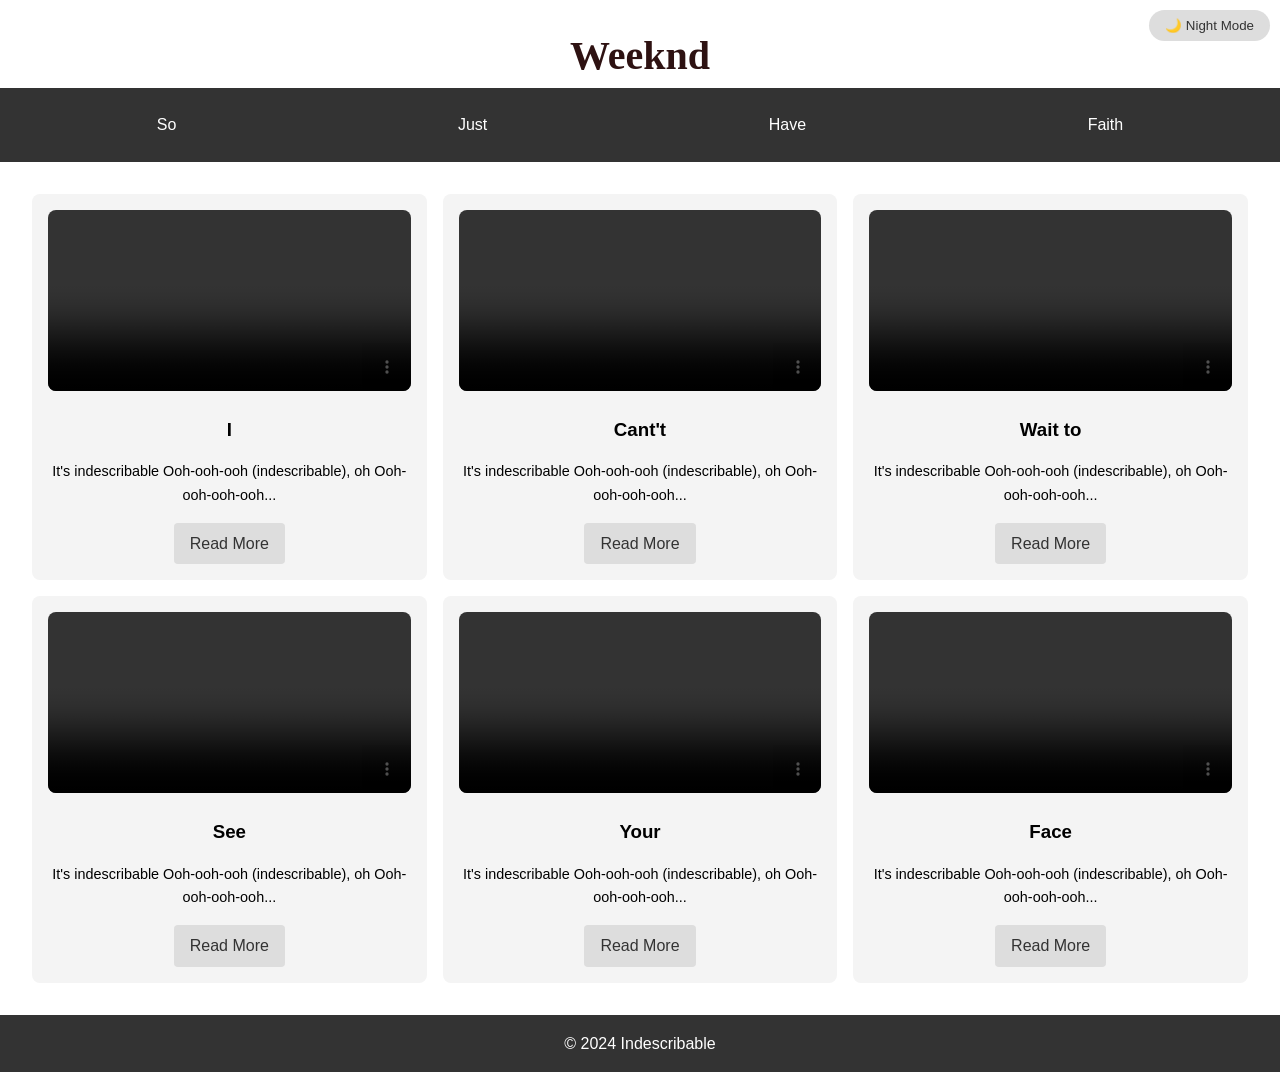
==== index.html @ f90fe0ce "Done" ====
<!DOCTYPE html>
<html lang="en">
<head>
    <meta charset="UTF-8">
    <meta name="viewport" content="width=device-width, initial-scale=1.0">

    <title>Weeknd</title>
    
    <link rel="icon" type="image/jpg" href="Flames.jpg">

    <link rel="stylesheet" href="style.css">
</head>
<body>

    <h1 class="page-title">Weeknd</h1>

    <header>
        <nav>
            <ul>
                <li><a href="index.html">So</a></li>
                <li><a href="#">Just</a></li>
                <li><a href="#">Have</a></li>
                <li><a href="#">Faith</a></li>
            </ul>
        </nav>
         <!-- Night Mode Switch -->
    <button id="theme-toggle" class="theme-toggle">🌙 Night Mode</button>
    </header>

    <section class="news-grid">
        <article>
            <video src="Indescribable.mp4" controls autoplay muted loop></video>
            <h3>I</h3>
            <p>It's indescribable
            
                Ooh-ooh-ooh (indescribable), oh
                Ooh-ooh-ooh-ooh...
            </p>
            <a href="article1.html">Read More</a>
        </article>
        <article>
            <video src="Indescribable.mp4" controls autoplay muted loop></video>
            <h3>Cant't</h3>
            <p>It's indescribable
            
                Ooh-ooh-ooh (indescribable), oh
                Ooh-ooh-ooh-ooh...
                </p>
            <a href="article1.html">Read More</a>
        </article>
        <article>
            <video src="Indescribable.mp4" controls autoplay muted loop></video>
            <h3>Wait to</h3>
            <p>It's indescribable
            
                Ooh-ooh-ooh (indescribable), oh
                Ooh-ooh-ooh-ooh...</p>
            <a href="article1.html">Read More</a>
        </article>
        <article>
            <video src="Indescribable.mp4" controls autoplay muted loop></video>
            <h3>See</h3>
            <p>It's indescribable
            
                Ooh-ooh-ooh (indescribable), oh
                Ooh-ooh-ooh-ooh...</p>
            <a href="article1.html">Read More</a>
        </article>
        <article>
            <video src="Indescribable.mp4" controls autoplay muted loop ></video>
            <h3>Your</h3>
            <p>It's indescribable
            
                Ooh-ooh-ooh (indescribable), oh
                Ooh-ooh-ooh-ooh...</p>
            <a href="article1.html">Read More</a>
        </article>
        <article>
            <video src="Indescribable.mp4" controls autoplay muted loop></video>
            <h3>Face</h3>
            <p>It's indescribable
            
                Ooh-ooh-ooh (indescribable), oh
                Ooh-ooh-ooh-ooh...</p>
            <a href="article1.html">Read More</a>
        </article>
    </section>

    <footer>
        <p>&copy; 2024 Indescribable</p>
    </footer>
    
    <script>
        // Theme toggle logic
        const themeToggleBtn = document.getElementById('theme-toggle');
        const currentTheme = localStorage.getItem('theme');
    
        // Load the saved theme
        if (currentTheme === 'dark') {
            document.body.classList.add('dark-mode');
            themeToggleBtn.textContent = '☀️ Light Mode';
        }
    
        // Toggle theme on button click
        themeToggleBtn.addEventListener('click', () => {
            document.body.classList.toggle('dark-mode');
            
            // Update button text
            if (document.body.classList.contains('dark-mode')) {
                themeToggleBtn.textContent = '☀️ Light Mode';
                localStorage.setItem('theme', 'dark');
            } else {
                themeToggleBtn.textContent = '🌙 Night Mode';
                localStorage.setItem('theme', 'light');
            }
        });
    </script>
    
</body>
</html>
---- style.css ----
* {
    margin: 0;
    padding: 0;
    box-sizing: border-box;
}

body {
    font-family: Arial, sans-serif;
    line-height: 1.6;
    transition: background-color 0.5s ease, color 0.5s ease;
}

header {
    background-color: #333;
    color: #fff;
    padding: 1rem;
    transition: background-color 0.5s ease, color 0.5s ease;
}

nav ul {
    list-style-type: none;
    display: flex;
    justify-content: space-around;
}

nav ul li a {
    color: #fff;
    text-decoration: none;
    display: inline-block;
    padding: 0.5rem;
    border-radius: 20px;

}

nav ul li a:hover {
    background-color: rgb(142, 60, 164);
    text-decoration: none;
}

.news-grid {
    display: grid;
    grid-template-columns: repeat(3, 1fr);
    gap: 1rem;
    padding: 2rem;
}

.news-grid article {
    background-color: #f4f4f4;
    padding: 1rem;
    border-radius: 8px;
    text-align: center;
}

.news-grid video {
    width: 100%;
    height: auto;
    border-radius: 8px;
}

.news-grid h3 {
    margin: 1rem 0;
}

.news-grid p {
    font-size: 0.9rem;
}

.news-grid a {
    display: inline-block;
    margin-top: 1rem;
    color: #333;
    text-decoration: none;
    background-color: #ddd;
    padding: 0.5rem 1rem;
    border-radius: 4px;
    transition: background-color 0.3s;
}

.news-grid a:hover {
    background-color:rgb(59, 153, 165);
}

footer {
    background-color: #333;
    color: #fff;
    text-align: center;
    padding: 1rem;
    position: relative;
    bottom: 0;
    width: 100%;
    transition: background-color 0.5s ease, color 0.5s ease;
}

@media (max-width: 768px) {
    .news-grid {
        grid-template-columns: repeat(2, 1fr);
    }
}

@media (max-width: 576px) {
    .news-grid {
        grid-template-columns: 1fr;
    }
}

.news-article {
    padding: 2rem;
    max-width: 800px;
    margin: 0 auto;
    text-align: justify;
}

.news-article video {
    width: 100%;
    height: auto;
    border-radius: 8px;
    margin-bottom: 1.5rem;
}

.news-article h1 {
    margin-bottom: 1rem;
    text-align: center;
    font-size: 2rem;
}

.news-article p {
    margin-bottom: 1.5rem;
    font-size: 1rem;
    line-height: 1.7;
}

.page-title {
    font-family:Cambria, Cochin, Georgia, Times, 'Times New Roman', serif;
    text-align: center;
    font-size: 2.5rem;
    margin-top: 1.5rem;
    color: #2e1212;
}

pre{
    font-family: Arial, sans-serif;
}


/* Dark mode styles */
body.dark-mode {
    background-color: #121212;
    color: #e0e0e0;
}

header.dark-mode {
    background-color: #1e1e1e;
}

footer.dark-mode {
    background-color: #1e1e1e;
}

/* Toggle button styling */
.theme-toggle {
    background-color: #ddd;
    border: none;
    padding: 0.5rem 1rem;
    cursor: pointer;
    border-radius: 20px;
    color: #333;
    position: absolute;
    right: 10px;
    top: 10px;
    transition: background-color 0.5s ease, color 0.5s ease;
}

.theme-toggle:hover {
    background-color: #ccc;
}

body.dark-mode .theme-toggle {
    background-color: #555;
    color: #fff;
}

body.dark-mode .theme-toggle:hover {
    background-color: #444;
}

body.dark-mode .page-title {
    color: rgb(59, 153, 165);
}
body.dark-mode .news-grid article {
    background-color: #1e1e1e; /* Dark background for articles in dark mode */
    color: #e0e0e0; /* Light text color for articles */
}

body.dark-mode .news-grid a {
    background-color: #333; /* Dark background for links in dark mode */
    color: #e0e0e0; /* Light text color for links */
}

body.dark-mode .news-grid a:hover {
    background-color: rgb(59, 153, 165); /* Keep the same hover color for consistency */
}
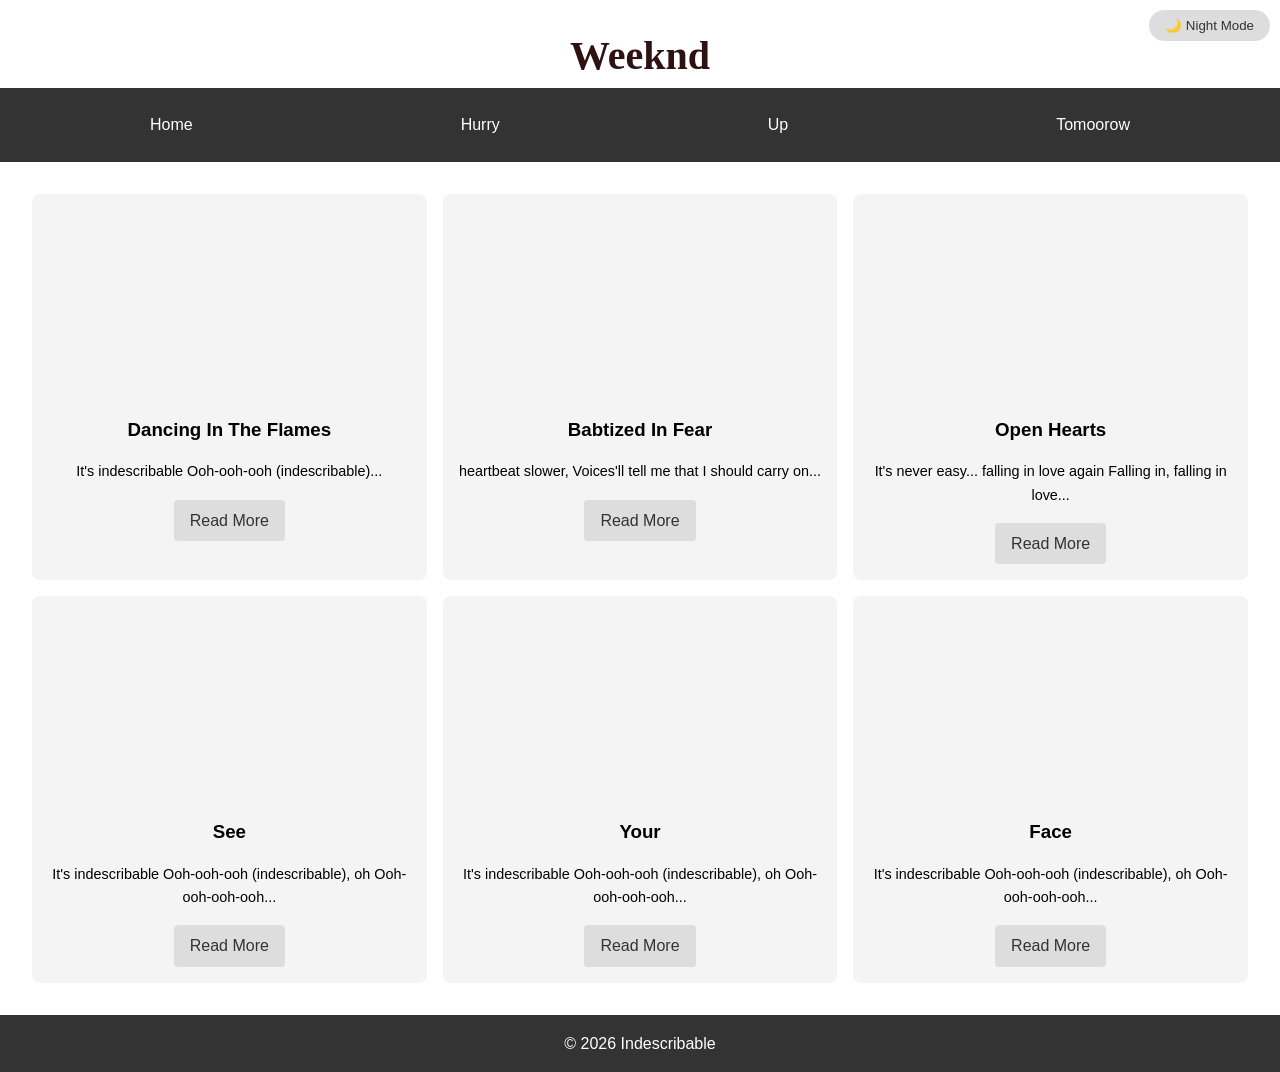
==== commit ea7a65e3: "new pages" ====
--- a/index.html
+++ b/index.html
@@ -17,10 +17,10 @@
     <header>
         <nav>
             <ul>
-                <li><a href="index.html">So</a></li>
-                <li><a href="#">Just</a></li>
-                <li><a href="#">Have</a></li>
-                <li><a href="#">Faith</a></li>
+                <li><a href="index.html">Home</a></li>
+                <li><a href="#">Hurry</a></li>
+                <li><a href="#">Up</a></li>
+                <li><a href="#">Tomoorow</a></li>
             </ul>
         </nav>
          <!-- Night Mode Switch -->
@@ -29,68 +29,81 @@
 
     <section class="news-grid">
         <article>
-            <video src="Indescribable.mp4" controls autoplay muted loop></video>
-            <h3>I</h3>
+            <video src="Indescribable.mp4" class="hover-video" muted loop></video>            
+            <h3>Dancing In The Flames</h3>
             <p>It's indescribable
             
-                Ooh-ooh-ooh (indescribable), oh
-                Ooh-ooh-ooh-ooh...
+                Ooh-ooh-ooh (indescribable)...
             </p>
             <a href="article1.html">Read More</a>
         </article>
         <article>
-            <video src="Indescribable.mp4" controls autoplay muted loop></video>
-            <h3>Cant't</h3>
-            <p>It's indescribable
+            <video src="Indescribable.mp4" class="hover-video" muted loop></video>            
+            <h3>Babtized In Fear</h3>
+            <p>heartbeat slower,
             
-                Ooh-ooh-ooh (indescribable), oh
-                Ooh-ooh-ooh-ooh...
+                Voices'll tell me 
+                that I should carry on...
                 </p>
-            <a href="article1.html">Read More</a>
+            <a href="article2.html">Read More</a>
         </article>
         <article>
-            <video src="Indescribable.mp4" controls autoplay muted loop></video>
-            <h3>Wait to</h3>
-            <p>It's indescribable
-            
-                Ooh-ooh-ooh (indescribable), oh
-                Ooh-ooh-ooh-ooh...</p>
-            <a href="article1.html">Read More</a>
+            <video src="Indescribable.mp4" class="hover-video" muted loop></video>            
+            <h3>Open Hearts</h3>
+            <p>It's never easy... falling in love again
+                Falling in, falling in love...
+                </p>
+            <a href="article3.html">Read More</a>
         </article>
         <article>
-            <video src="Indescribable.mp4" controls autoplay muted loop></video>
+            <video src="Indescribable.mp4" class="hover-video" muted loop></video>
             <h3>See</h3>
             <p>It's indescribable
             
                 Ooh-ooh-ooh (indescribable), oh
                 Ooh-ooh-ooh-ooh...</p>
-            <a href="article1.html">Read More</a>
+            <a href="article4.html">Read More</a>
         </article>
         <article>
-            <video src="Indescribable.mp4" controls autoplay muted loop ></video>
+            <video src="Indescribable.mp4" class="hover-video" muted loop></video>            
             <h3>Your</h3>
             <p>It's indescribable
             
                 Ooh-ooh-ooh (indescribable), oh
                 Ooh-ooh-ooh-ooh...</p>
-            <a href="article1.html">Read More</a>
+            <a href="article5.html">Read More</a>
         </article>
         <article>
-            <video src="Indescribable.mp4" controls autoplay muted loop></video>
+            <video src="Indescribable.mp4" class="hover-video" muted loop></video>
             <h3>Face</h3>
             <p>It's indescribable
             
                 Ooh-ooh-ooh (indescribable), oh
                 Ooh-ooh-ooh-ooh...</p>
-            <a href="article1.html">Read More</a>
+            <a href="article6.html">Read More</a>
         </article>
     </section>
 
     <footer>
-        <p>&copy; 2024 Indescribable</p>
+        <p>&copy; 2026 Indescribable</p>
     </footer>
     
     <script>
+
+    
+        // Find all videos with the class 'hover-video'
+        const videos = document.querySelectorAll('.hover-video');
+
+        videos.forEach(video => {
+            video.addEventListener('mouseenter', () => {
+            video.play();
+            });
+
+            video.addEventListener('mouseleave', () => {
+            video.pause();
+            });
+        });
+
         // Theme toggle logic
         const themeToggleBtn = document.getElementById('theme-toggle');
         const currentTheme = localStorage.getItem('theme');
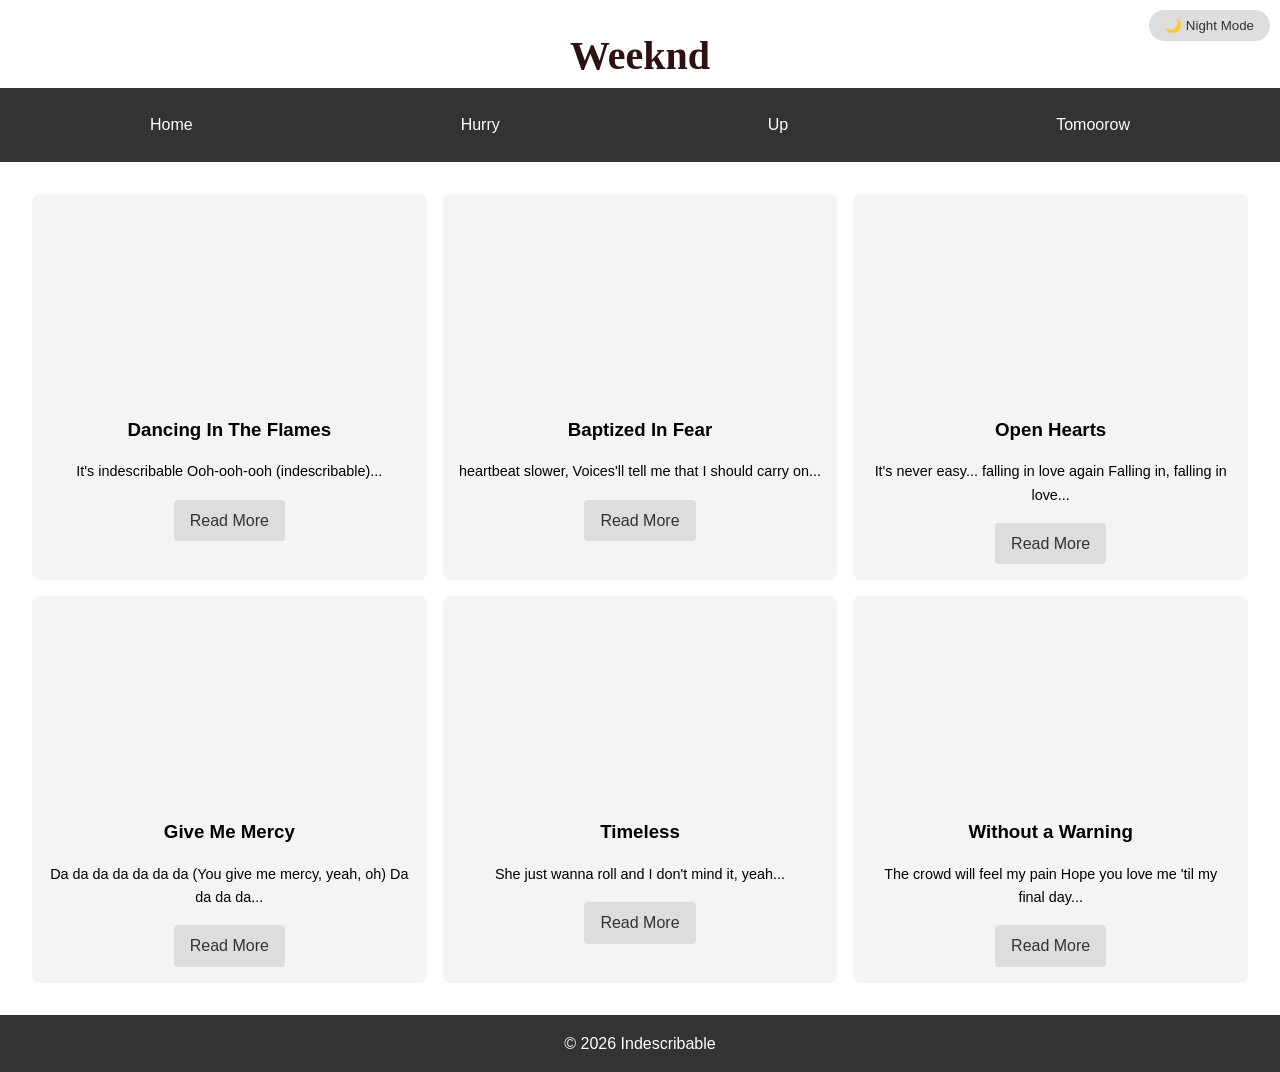
==== commit 6059bf2a: "Added lyrics to the pages" ====
--- a/index.html
+++ b/index.html
@@ -39,7 +39,7 @@
         </article>
         <article>
             <video src="Indescribable.mp4" class="hover-video" muted loop></video>            
-            <h3>Babtized In Fear</h3>
+            <h3>Baptized In Fear</h3>
             <p>heartbeat slower,
             
                 Voices'll tell me 
@@ -57,29 +57,23 @@
         </article>
         <article>
             <video src="Indescribable.mp4" class="hover-video" muted loop></video>
-            <h3>See</h3>
-            <p>It's indescribable
-            
-                Ooh-ooh-ooh (indescribable), oh
-                Ooh-ooh-ooh-ooh...</p>
+            <h3>Give Me Mercy</h3>
+            <p>Da da da da da da da
+                (You give me mercy, yeah, oh)
+                Da da da da...</p>
             <a href="article4.html">Read More</a>
         </article>
         <article>
             <video src="Indescribable.mp4" class="hover-video" muted loop></video>            
-            <h3>Your</h3>
-            <p>It's indescribable
-            
-                Ooh-ooh-ooh (indescribable), oh
-                Ooh-ooh-ooh-ooh...</p>
+            <h3>Timeless</h3>
+            <p>She just wanna roll and I don't mind it, yeah...</p>
             <a href="article5.html">Read More</a>
         </article>
         <article>
             <video src="Indescribable.mp4" class="hover-video" muted loop></video>
-            <h3>Face</h3>
-            <p>It's indescribable
-            
-                Ooh-ooh-ooh (indescribable), oh
-                Ooh-ooh-ooh-ooh...</p>
+            <h3>Without a Warning</h3>
+            <p>The crowd will feel my pain
+               Hope you love me 'til my final day...</p>
             <a href="article6.html">Read More</a>
         </article>
     </section>
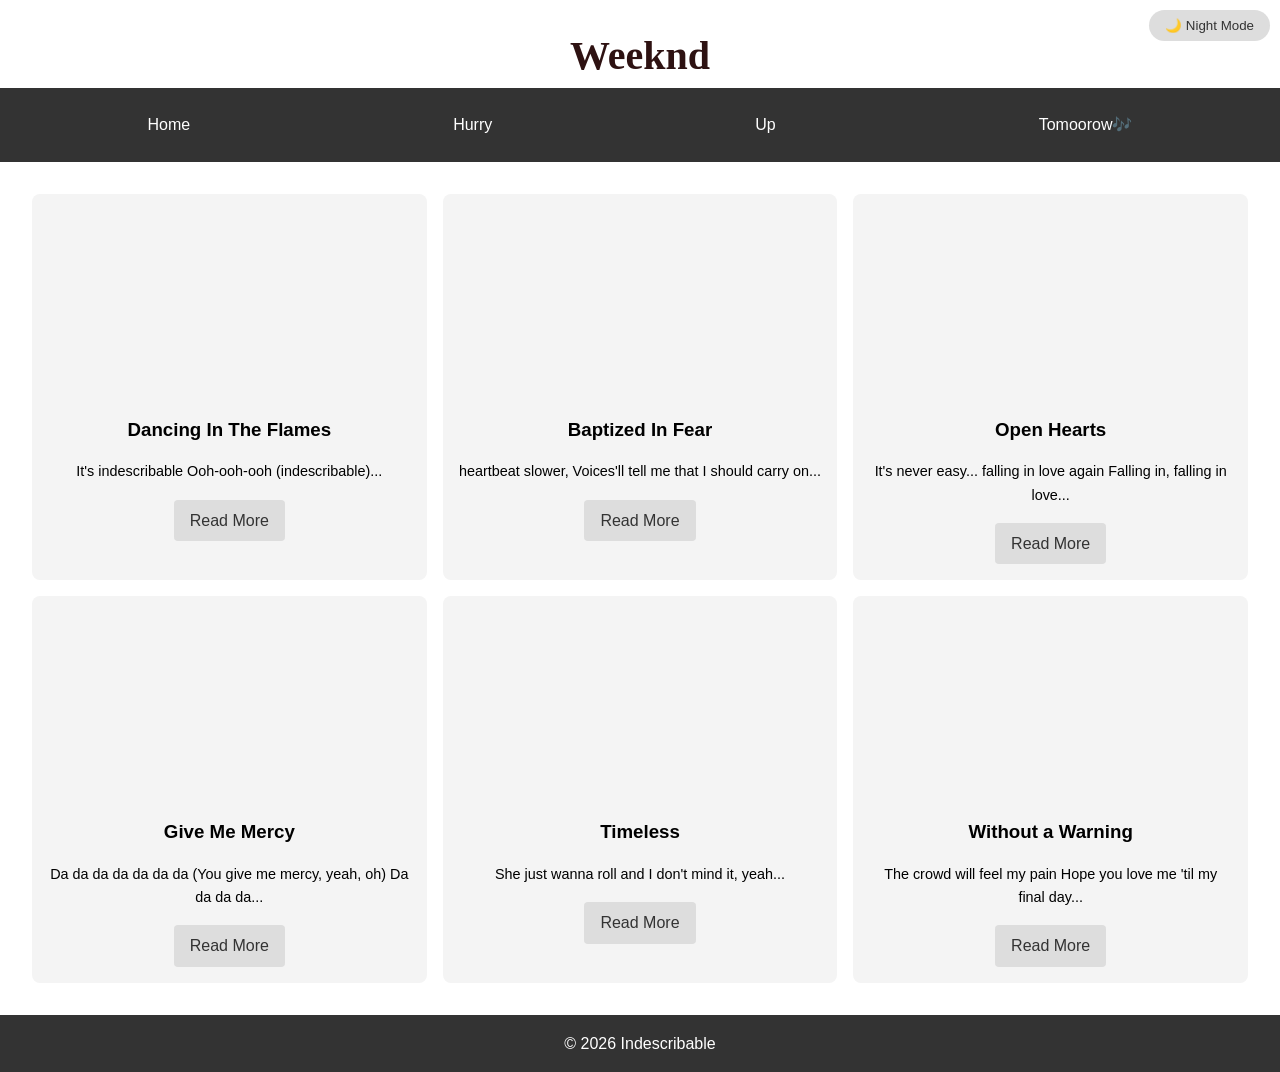
==== commit 2ea3eaa7: "Final touch" ====
--- a/index.html
+++ b/index.html
@@ -20,7 +20,7 @@
                 <li><a href="index.html">Home</a></li>
                 <li><a href="#">Hurry</a></li>
                 <li><a href="#">Up</a></li>
-                <li><a href="#">Tomoorow</a></li>
+                <li><a href="#">Tomoorow🎶</a></li>
             </ul>
         </nav>
          <!-- Night Mode Switch -->
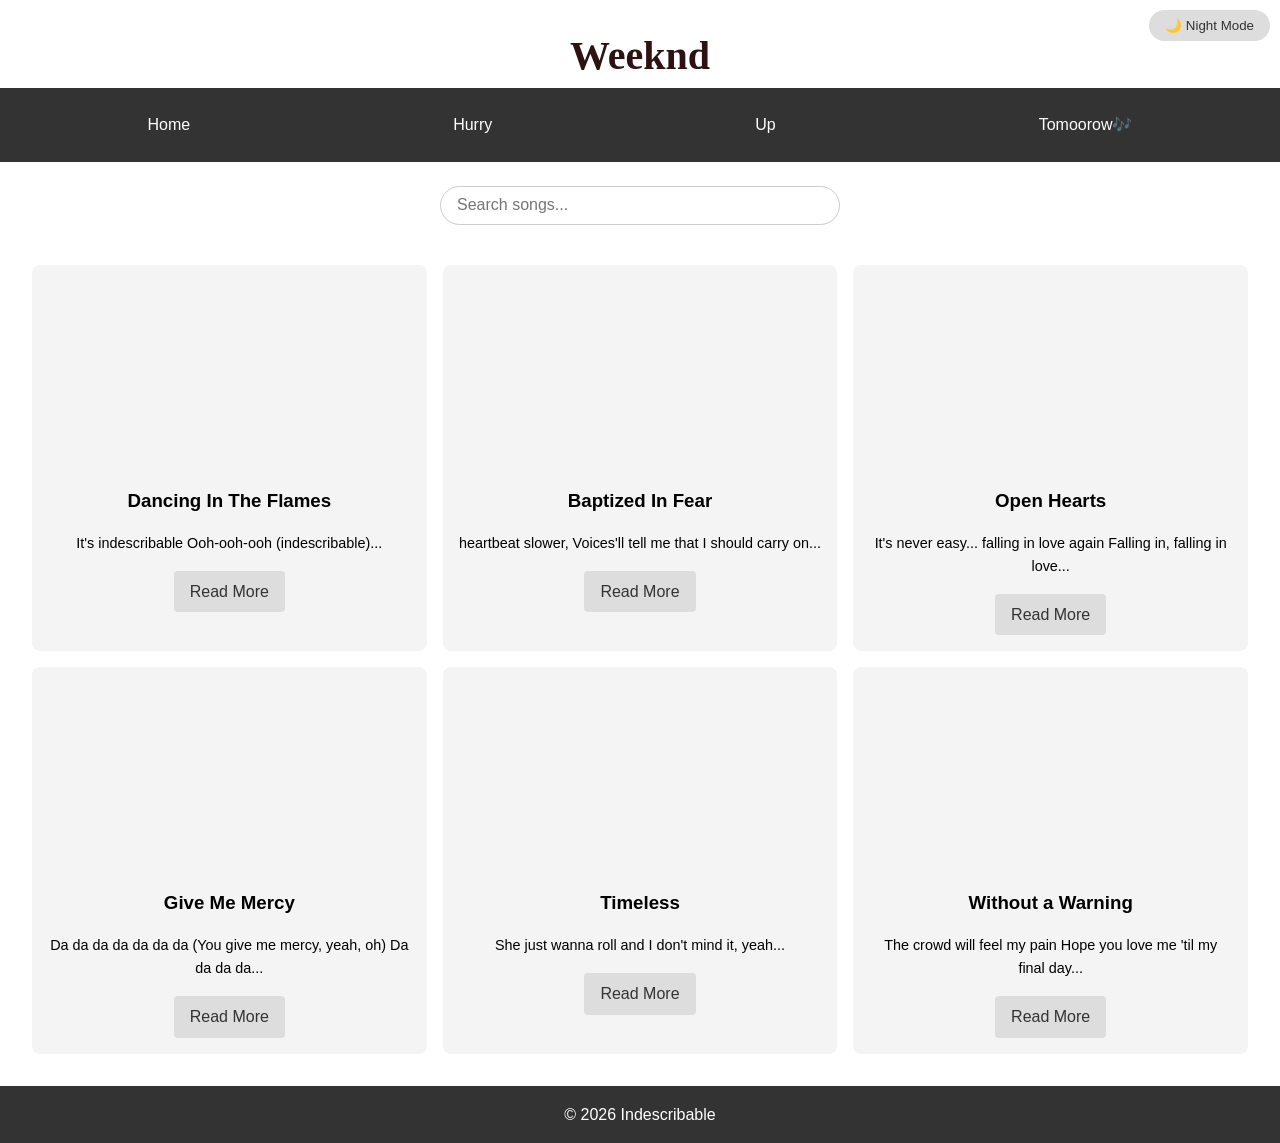
==== commit 153fb632: "added search bar and, continue to last song and some css" ====
--- a/index.html
+++ b/index.html
@@ -82,46 +82,7 @@
         <p>&copy; 2026 Indescribable</p>
     </footer>
     
-    <script>
+    <script src="script.js"></script>
 
-    
-        // Find all videos with the class 'hover-video'
-        const videos = document.querySelectorAll('.hover-video');
-
-        videos.forEach(video => {
-            video.addEventListener('mouseenter', () => {
-            video.play();
-            });
-
-            video.addEventListener('mouseleave', () => {
-            video.pause();
-            });
-        });
-
-        // Theme toggle logic
-        const themeToggleBtn = document.getElementById('theme-toggle');
-        const currentTheme = localStorage.getItem('theme');
-    
-        // Load the saved theme
-        if (currentTheme === 'dark') {
-            document.body.classList.add('dark-mode');
-            themeToggleBtn.textContent = '☀️ Light Mode';
-        }
-    
-        // Toggle theme on button click
-        themeToggleBtn.addEventListener('click', () => {
-            document.body.classList.toggle('dark-mode');
-            
-            // Update button text
-            if (document.body.classList.contains('dark-mode')) {
-                themeToggleBtn.textContent = '☀️ Light Mode';
-                localStorage.setItem('theme', 'dark');
-            } else {
-                themeToggleBtn.textContent = '🌙 Night Mode';
-                localStorage.setItem('theme', 'light');
-            }
-        });
-    </script>
-    
 </body>
 </html>
--- a/style.css
+++ b/style.css
@@ -187,15 +187,93 @@
     color: rgb(59, 153, 165);
 }
 body.dark-mode .news-grid article {
-    background-color: #1e1e1e; /* Dark background for articles in dark mode */
-    color: #e0e0e0; /* Light text color for articles */
+    background-color: #1e1e1e; 
+    color: #e0e0e0; 
 }
 
 body.dark-mode .news-grid a {
-    background-color: #333; /* Dark background for links in dark mode */
-    color: #e0e0e0; /* Light text color for links */
+    background-color: #333; 
+    color: #e0e0e0; 
 }
 
 body.dark-mode .news-grid a:hover {
-    background-color: rgb(59, 153, 165); /* Keep the same hover color for consistency */
-}+    background-color: rgb(59, 153, 165); 
+}
+
+.lyrics {
+  white-space: pre-wrap;       /* Preserves newlines + allows wrapping if lines are too long */
+  /* OR use: white-space: pre-line;  ← collapses multiple spaces but keeps single newlines */
+  margin: 0;
+  padding: 1rem;               /* Breathing room around the text */
+  line-height: 1.5;            /* Makes it easier to read vertically */
+  font-size: 1.05rem;          /* Slightly bigger for mobile readability */
+  text-align: left;            /* Or center if you prefer poetic look */
+  word-wrap: break-word;       /* Prevents super-long words from overflowing */
+}
+
+/* Optional: Make chorus bolder or italic for visual separation */
+.lyrics .chorus {
+  font-weight: 600;
+  font-style: italic;
+}
+/* =========================
+   SEARCH BAR (TOP)
+========================= */
+.search-bar {
+    width: 60%;
+    max-width: 400px;
+    margin: 1.5rem auto 0.5rem auto;
+    display: block;
+    padding: 0.6rem 1rem;
+    border-radius: 25px;
+    border: 1px solid #ccc;
+    outline: none;
+    font-size: 1rem;
+    transition: all 0.3s ease;
+}
+
+.search-bar:focus {
+    border-color: rgb(59, 153, 165);
+    box-shadow: 0 0 8px rgba(59, 153, 165, 0.5);
+}
+
+
+.last-song {
+    width: 60%;
+    max-width: 500px;
+    margin: 0 auto 1rem auto;
+    padding: 0.8rem 1rem;
+    border-radius: 10px;
+    background: linear-gradient(135deg, #222, #333);
+    color: #fff;
+    text-align: center;
+    box-shadow: 0 4px 10px rgba(0,0,0,0.3);
+}
+
+.last-song p {
+    margin-bottom: 0.3rem;
+    font-size: 0.95rem;
+    opacity: 0.8;
+}
+
+.last-song a {
+    color: rgb(59, 153, 165);
+    font-weight: bold;
+    text-decoration: none;
+    transition: 0.3s;
+}
+
+.last-song a:hover {
+    text-decoration: underline;
+    color: #00e5ff;
+}
+
+body.dark-mode .search-bar {
+    background-color: #1e1e1e;
+    color: #fff;
+    border: 1px solid #555;
+}
+
+body.dark-mode .last-song {
+    background: linear-gradient(135deg, #111, #1e1e1e);
+}
